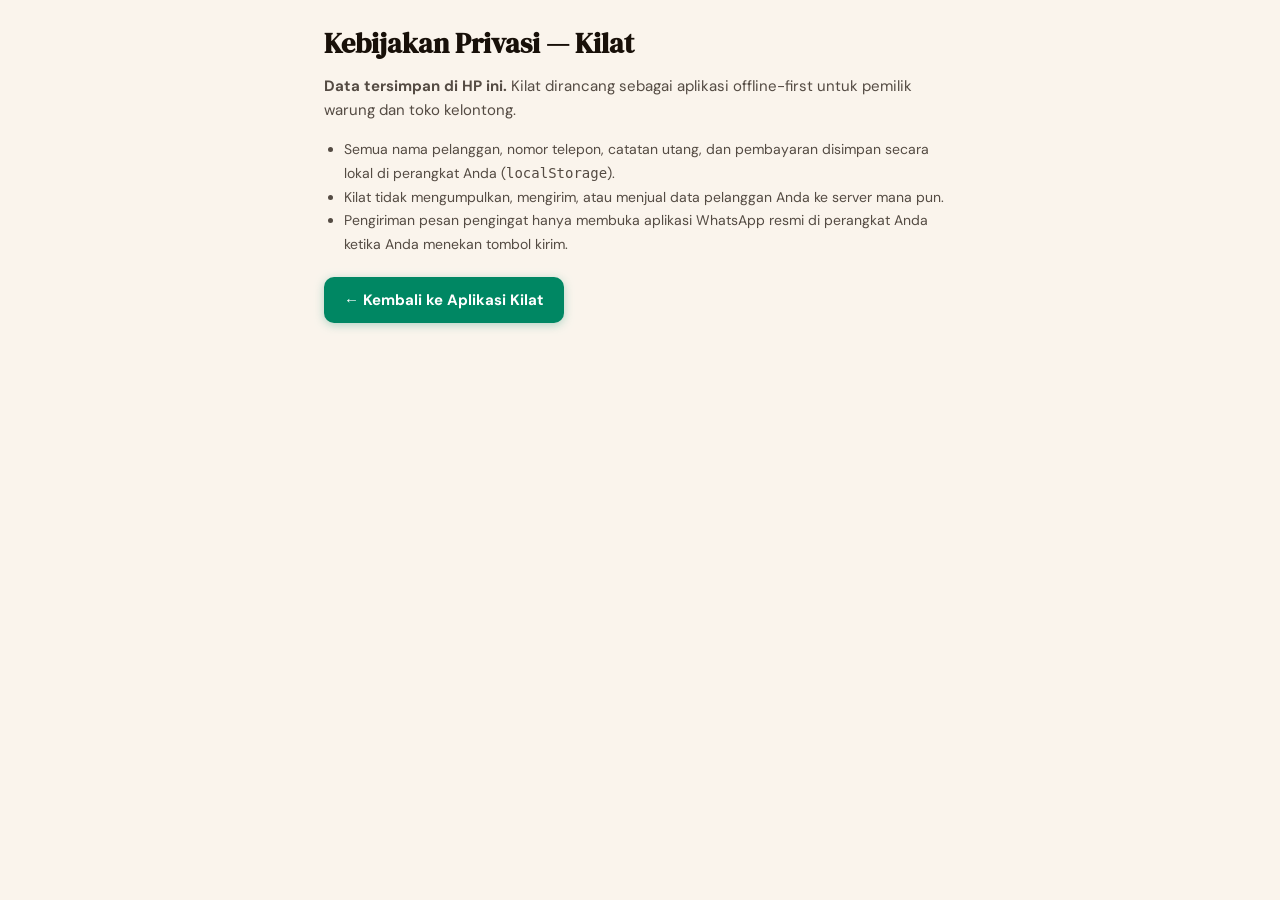
==== privacy.html @ d26dae9b "kilat: P5 PWA manifest, cache-first service worker, icons, Settings & JSON/CSV backup Tests: 21/21 p" ====
<!DOCTYPE html>
<html lang="id">
<head>
  <meta charset="UTF-8">
  <meta name="viewport" content="width=device-width, initial-scale=1.0">
  <title>Kebijakan Privasi — Kilat</title>
  <link rel="stylesheet" href="./styles.css">
</head>
<body style="padding:24px; max-width:680px; margin:0 auto; display:block;">
  <h1 style="font-family:var(--font-display); font-size:28px; margin-bottom:12px;">Kebijakan Privasi — Kilat</h1>
  <p style="font-size:15px; color:var(--text2); line-height:1.6; margin-bottom:16px;">
    <strong>Data tersimpan di HP ini.</strong> Kilat dirancang sebagai aplikasi offline-first untuk pemilik warung dan toko kelontong.
  </p>
  <ul style="font-size:14px; color:var(--text2); line-height:1.7; padding-left:20px; margin-bottom:20px;">
    <li>Semua nama pelanggan, nomor telepon, catatan utang, dan pembayaran disimpan secara lokal di perangkat Anda (<code>localStorage</code>).</li>
    <li>Kilat tidak mengumpulkan, mengirim, atau menjual data pelanggan Anda ke server mana pun.</li>
    <li>Pengiriman pesan pengingat hanya membuka aplikasi WhatsApp resmi di perangkat Anda ketika Anda menekan tombol kirim.</li>
  </ul>
  <a href="./index.html" class="btn-primary tap-target" style="max-width:240px;">← Kembali ke Aplikasi Kilat</a>
</body>
</html>
---- styles.css ----
/* Kilat — Warung Credit Reminder via WhatsApp
   Design tokens and responsive mobile shell from WarungPay Reminder.html */

@import url('./fonts/fonts.css');

:root {
  --bg: oklch(97% 0.012 75);
  --bg2: oklch(93% 0.014 75);
  --card: oklch(100% 0.004 75);
  --text: oklch(18% 0.02 60);
  --text2: oklch(42% 0.018 65);
  --text3: oklch(62% 0.014 65);
  --primary: oklch(52% 0.18 175);
  --primary-light: oklch(94% 0.06 175);
  --primary-dark: oklch(40% 0.18 175);
  --amber: oklch(68% 0.18 72);
  --amber-light: oklch(95% 0.06 80);
  --red: oklch(56% 0.22 25);
  --red-light: oklch(95% 0.06 25);
  --border: oklch(88% 0.014 75);
  --wa-green: #25D366;
  --wa-dark: #128C7E;
  --radius: 16px;
  --radius-sm: 10px;
  --font: 'DM Sans', -apple-system, BlinkMacSystemFont, sans-serif;
  --font-display: 'DM Serif Display', Georgia, serif;
}

[data-theme="dark"] {
  --bg: oklch(12% 0.01 200);
  --bg2: oklch(16% 0.01 200);
  --card: oklch(17% 0.012 200);
  --text: oklch(92% 0.008 75);
  --text2: oklch(72% 0.01 75);
  --text3: oklch(55% 0.01 75);
  --primary-light: oklch(25% 0.06 175);
  --amber-light: oklch(26% 0.06 80);
  --red-light: oklch(26% 0.06 25);
  --border: oklch(25% 0.01 200);
}

*, *::before, *::after {
  box-sizing: border-box;
  margin: 0;
  padding: 0;
  -webkit-tap-highlight-color: transparent;
}

html, body {
  width: 100%;
  max-width: 100vw;
  overflow-x: hidden;
  font-family: var(--font);
  background: var(--bg);
  color: var(--text);
  min-height: 100dvh;
  -webkit-font-smoothing: antialiased;
}

body {
  display: flex;
  justify-content: center;
  align-items: stretch;
}

#app {
  width: 100%;
  max-width: 430px;
  min-height: 100dvh;
  background: var(--card);
  display: flex;
  flex-direction: column;
  position: relative;
  overflow-x: hidden;
}

@media (min-width: 481px) {
  body {
    padding: 16px 0;
    align-items: center;
  }
  #app {
    min-height: min(860px, 95dvh);
    max-height: 95dvh;
    border-radius: 32px;
    box-shadow: 0 24px 64px rgba(0, 0, 0, 0.16), 0 0 0 1px var(--border);
    overflow: hidden;
  }
}

button,
input,
select,
textarea,
a.tap-target {
  font-family: var(--font);
  min-height: 44px;
}

button {
  cursor: pointer;
}

.screen-body {
  flex: 1;
  overflow-y: auto;
  overflow-x: hidden;
  display: flex;
  flex-direction: column;
  background: var(--bg);
}

/* Primary Header (Teal) */
.hero-header {
  background: var(--primary);
  color: #fff;
  padding: 20px 18px 18px;
}

.step-badge {
  display: inline-block;
  font-size: 11px;
  font-weight: 700;
  color: rgba(255, 255, 255, 0.85);
  background: rgba(255, 255, 255, 0.16);
  padding: 3px 10px;
  border-radius: 99px;
  letter-spacing: 0.5px;
  margin-bottom: 10px;
}

.hero-title {
  font-family: var(--font-display);
  font-size: 24px;
  line-height: 1.2;
  color: #fff;
}

.hero-subtitle {
  font-size: 13px;
  color: rgba(255, 255, 255, 0.82);
  margin-top: 4px;
}

/* Top Bar for subscreens */
.topbar {
  background: var(--card);
  border-bottom: 1px solid var(--border);
  padding: 12px 16px;
  display: flex;
  align-items: center;
  gap: 10px;
  flex-shrink: 0;
}

.back-btn {
  background: var(--bg2);
  border: none;
  border-radius: 10px;
  min-width: 44px;
  min-height: 44px;
  padding: 0 12px;
  display: inline-flex;
  align-items: center;
  justify-content: center;
  font-size: 18px;
  color: var(--text);
}

.field-group {
  display: flex;
  flex-direction: column;
  gap: 6px;
}

.field-label {
  font-size: 12px;
  font-weight: 600;
  color: var(--text2);
  letter-spacing: 0.3px;
  text-transform: uppercase;
}

.field-input {
  width: 100%;
  background: var(--bg);
  border: 1.5px solid var(--border);
  border-radius: var(--radius-sm);
  padding: 11px 14px;
  font-size: 15px;
  color: var(--text);
  outline: none;
  transition: border-color 0.15s;
}

.field-input:focus {
  border-color: var(--primary);
}

.btn-primary {
  width: 100%;
  background: var(--primary);
  color: #fff;
  border: none;
  border-radius: var(--radius-sm);
  font-weight: 700;
  font-size: 15px;
  padding: 13px 18px;
  display: inline-flex;
  align-items: center;
  justify-content: center;
  gap: 8px;
  box-shadow: 0 2px 10px oklch(52% 0.18 175 / 0.3);
  transition: transform 0.1s, opacity 0.15s;
  text-decoration: none;
}

.btn-primary:active {
  transform: scale(0.99);
}

.btn-secondary {
  width: 100%;
  background: var(--card);
  color: var(--text);
  border: 1.5px solid var(--border);
  border-radius: var(--radius-sm);
  font-weight: 600;
  font-size: 14px;
  padding: 11px 16px;
  display: inline-flex;
  align-items: center;
  justify-content: center;
  gap: 8px;
  text-decoration: none;
}

.btn-wa {
  background: var(--wa-dark);
  color: #fff;
  box-shadow: 0 2px 10px rgba(37, 211, 102, 0.3);
}

/* Risk Badges */
.risk-badge {
  display: inline-flex;
  align-items: center;
  gap: 5px;
  font-size: 11px;
  font-weight: 600;
  padding: 3px 9px;
  border-radius: 99px;
  white-space: nowrap;
}

.risk-dot {
  width: 6px;
  height: 6px;
  border-radius: 50%;
  display: inline-block;
}

.risk-Tinggi {
  background: var(--red-light);
  color: var(--red);
}
.risk-Tinggi .risk-dot {
  background: var(--red);
}

.risk-Sedang {
  background: var(--amber-light);
  color: var(--amber);
}
.risk-Sedang .risk-dot {
  background: var(--amber);
}

.risk-Rendah,
.risk-Lunas {
  background: var(--primary-light);
  color: var(--primary-dark);
}
.risk-Rendah .risk-dot,
.risk-Lunas .risk-dot {
  background: var(--primary);
}

/* Bottom Navigation */
.bottom-nav {
  display: flex;
  border-top: 1px solid var(--border);
  background: var(--card);
  flex-shrink: 0;
}

.bottom-nav-btn {
  flex: 1;
  display: flex;
  flex-direction: column;
  align-items: center;
  justify-content: center;
  padding: 8px 4px 10px;
  gap: 3px;
  background: none;
  border: none;
  min-height: 54px;
  color: var(--text3);
}

.bottom-nav-btn.active {
  color: var(--primary);
}

.bottom-nav-icon {
  font-size: 20px;
  line-height: 1;
}

.bottom-nav-label {
  font-size: 11px;
  font-weight: 600;
  letter-spacing: 0.2px;
}

.bottom-nav-dot {
  width: 4px;
  height: 4px;
  border-radius: 50%;
  background: var(--primary);
}

/* Modal / Bottom Sheet */
.sheet-backdrop {
  position: fixed;
  inset: 0;
  background: rgba(0, 0, 0, 0.48);
  display: flex;
  align-items: flex-end;
  justify-content: center;
  z-index: 100;
}

.sheet-panel {
  width: 100%;
  max-width: 430px;
  background: var(--card);
  border-radius: 20px 20px 0 0;
  padding: 20px 18px 24px;
  display: flex;
  flex-direction: column;
  gap: 14px;
  max-height: 90dvh;
  overflow-y: auto;
}

/* Undo Toast */
.undo-toast {
  position: fixed;
  bottom: 72px;
  left: 50%;
  transform: translateX(-50%);
  width: calc(100% - 32px);
  max-width: 398px;
  background: oklch(20% 0.02 200);
  color: #fff;
  border-radius: 12px;
  padding: 10px 14px;
  display: flex;
  align-items: center;
  justify-content: space-between;
  gap: 12px;
  box-shadow: 0 8px 24px rgba(0, 0, 0, 0.28);
  z-index: 90;
}

.undo-toast-btn {
  background: rgba(255, 255, 255, 0.16);
  color: #5eead4;
  border: none;
  border-radius: 8px;
  padding: 8px 12px;
  font-weight: 700;
  font-size: 13px;
  min-height: 44px;
}
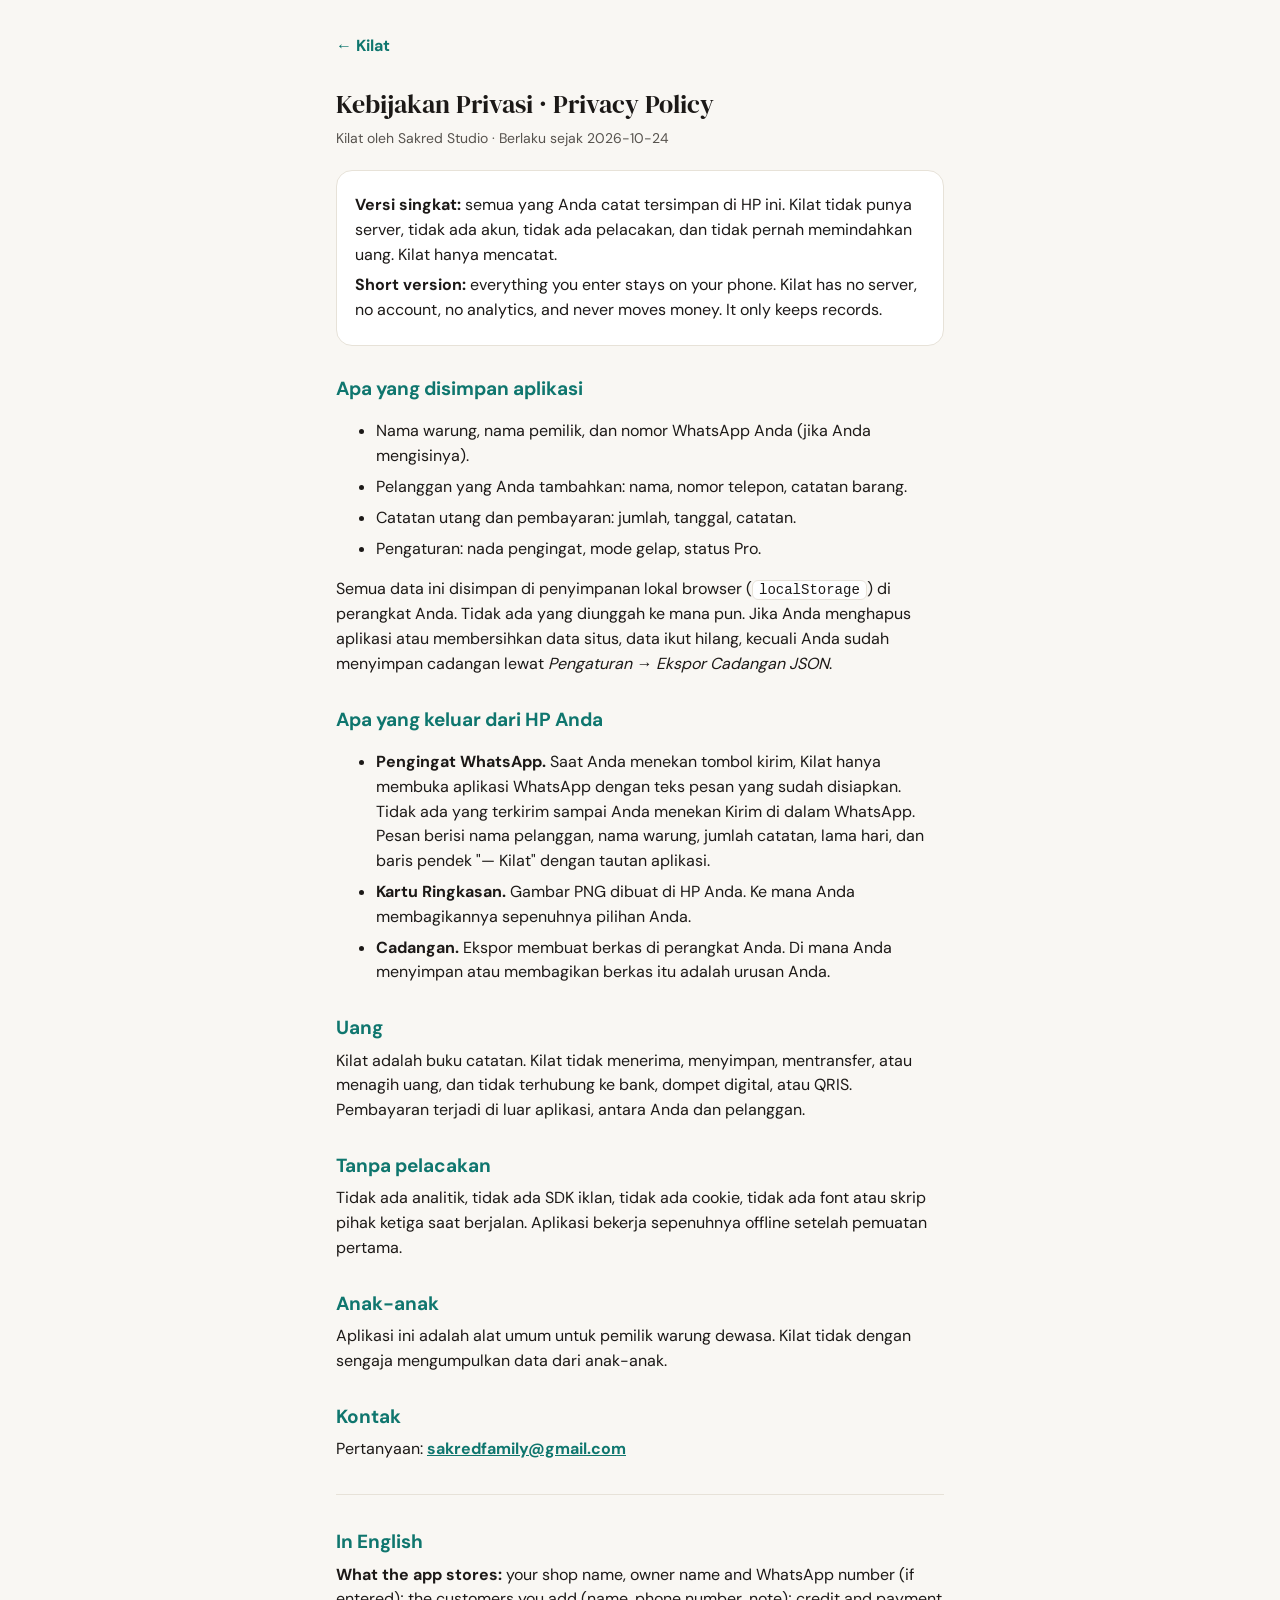
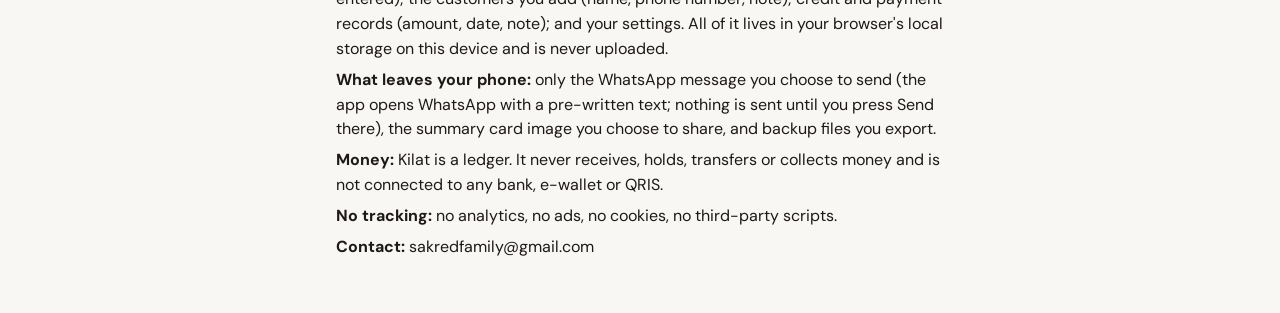
==== commit 9deb6ced: "kilat + followup-buddy: pre-launch review fixes, Play Billing (kilat_pro one-time; fub_pro monthly/y" ====
--- a/privacy.html
+++ b/privacy.html
@@ -3,19 +3,74 @@
 <head>
   <meta charset="UTF-8">
   <meta name="viewport" content="width=device-width, initial-scale=1.0">
+  <meta name="theme-color" content="#0D9488">
   <title>Kebijakan Privasi — Kilat</title>
-  <link rel="stylesheet" href="./styles.css">
+  <link rel="icon" type="image/png" sizes="192x192" href="./icons/icon-192.png">
+  <link rel="stylesheet" href="./fonts/fonts.css">
+  <style>
+    :root { --primary: #0D9488; --primary-dark: #0F766E; --bg: #F9F7F3; --text: #1C1917; --text2: #57534E; --border: #E7E2D8; }
+    * { box-sizing: border-box; }
+    body { margin: 0; background: var(--bg); color: var(--text); font-family: 'DM Sans', -apple-system, BlinkMacSystemFont, sans-serif; font-size: 16px; line-height: 1.55; }
+    main { max-width: 640px; margin: 0 auto; padding: 24px 16px 48px; }
+    h1 { font-family: 'DM Serif Display', Georgia, serif; font-weight: 400; font-size: 26px; margin: 0 0 4px; }
+    h2 { font-size: 19px; margin: 28px 0 6px; color: var(--primary-dark); }
+    p, li { color: var(--text); margin: 6px 0; }
+    .meta { color: var(--text2); font-size: 14px; margin-bottom: 20px; }
+    .card { background: #fff; border: 1px solid var(--border); border-radius: 16px; padding: 16px 18px; margin: 14px 0; }
+    a { color: var(--primary-dark); font-weight: 700; }
+    hr { border: 0; border-top: 1px solid var(--border); margin: 32px 0; }
+    .back { display: inline-block; margin-bottom: 16px; min-height: 44px; line-height: 44px; text-decoration: none; }
+    code { font-size: 14px; background: #fff; border: 1px solid var(--border); border-radius: 6px; padding: 1px 6px; }
+  </style>
 </head>
-<body style="padding:24px; max-width:680px; margin:0 auto; display:block;">
-  <h1 style="font-family:var(--font-display); font-size:28px; margin-bottom:12px;">Kebijakan Privasi — Kilat</h1>
-  <p style="font-size:15px; color:var(--text2); line-height:1.6; margin-bottom:16px;">
-    <strong>Data tersimpan di HP ini.</strong> Kilat dirancang sebagai aplikasi offline-first untuk pemilik warung dan toko kelontong.
-  </p>
-  <ul style="font-size:14px; color:var(--text2); line-height:1.7; padding-left:20px; margin-bottom:20px;">
-    <li>Semua nama pelanggan, nomor telepon, catatan utang, dan pembayaran disimpan secara lokal di perangkat Anda (<code>localStorage</code>).</li>
-    <li>Kilat tidak mengumpulkan, mengirim, atau menjual data pelanggan Anda ke server mana pun.</li>
-    <li>Pengiriman pesan pengingat hanya membuka aplikasi WhatsApp resmi di perangkat Anda ketika Anda menekan tombol kirim.</li>
-  </ul>
-  <a href="./index.html" class="btn-primary tap-target" style="max-width:240px;">← Kembali ke Aplikasi Kilat</a>
+<body>
+  <main>
+    <a class="back" href="./">← Kilat</a>
+
+    <h1>Kebijakan Privasi · Privacy Policy</h1>
+    <div class="meta">Kilat oleh Sakred Studio · Berlaku sejak 2026-10-24</div>
+
+    <div class="card">
+      <p><strong>Versi singkat:</strong> semua yang Anda catat tersimpan di HP ini. Kilat tidak punya server, tidak ada akun, tidak ada pelacakan, dan tidak pernah memindahkan uang. Kilat hanya mencatat.</p>
+      <p><strong>Short version:</strong> everything you enter stays on your phone. Kilat has no server, no account, no analytics, and never moves money. It only keeps records.</p>
+    </div>
+
+    <h2>Apa yang disimpan aplikasi</h2>
+    <ul>
+      <li>Nama warung, nama pemilik, dan nomor WhatsApp Anda (jika Anda mengisinya).</li>
+      <li>Pelanggan yang Anda tambahkan: nama, nomor telepon, catatan barang.</li>
+      <li>Catatan utang dan pembayaran: jumlah, tanggal, catatan.</li>
+      <li>Pengaturan: nada pengingat, mode gelap, status Pro.</li>
+    </ul>
+    <p>Semua data ini disimpan di penyimpanan lokal browser (<code>localStorage</code>) di perangkat Anda. Tidak ada yang diunggah ke mana pun. Jika Anda menghapus aplikasi atau membersihkan data situs, data ikut hilang, kecuali Anda sudah menyimpan cadangan lewat <em>Pengaturan → Ekspor Cadangan JSON</em>.</p>
+
+    <h2>Apa yang keluar dari HP Anda</h2>
+    <ul>
+      <li><strong>Pengingat WhatsApp.</strong> Saat Anda menekan tombol kirim, Kilat hanya membuka aplikasi WhatsApp dengan teks pesan yang sudah disiapkan. Tidak ada yang terkirim sampai Anda menekan Kirim di dalam WhatsApp. Pesan berisi nama pelanggan, nama warung, jumlah catatan, lama hari, dan baris pendek "— Kilat" dengan tautan aplikasi.</li>
+      <li><strong>Kartu Ringkasan.</strong> Gambar PNG dibuat di HP Anda. Ke mana Anda membagikannya sepenuhnya pilihan Anda.</li>
+      <li><strong>Cadangan.</strong> Ekspor membuat berkas di perangkat Anda. Di mana Anda menyimpan atau membagikan berkas itu adalah urusan Anda.</li>
+    </ul>
+
+    <h2>Uang</h2>
+    <p>Kilat adalah buku catatan. Kilat tidak menerima, menyimpan, mentransfer, atau menagih uang, dan tidak terhubung ke bank, dompet digital, atau QRIS. Pembayaran terjadi di luar aplikasi, antara Anda dan pelanggan.</p>
+
+    <h2>Tanpa pelacakan</h2>
+    <p>Tidak ada analitik, tidak ada SDK iklan, tidak ada cookie, tidak ada font atau skrip pihak ketiga saat berjalan. Aplikasi bekerja sepenuhnya offline setelah pemuatan pertama.</p>
+
+    <h2>Anak-anak</h2>
+    <p>Aplikasi ini adalah alat umum untuk pemilik warung dewasa. Kilat tidak dengan sengaja mengumpulkan data dari anak-anak.</p>
+
+    <h2>Kontak</h2>
+    <p>Pertanyaan: <a href="mailto:sakredfamily@gmail.com">sakredfamily@gmail.com</a></p>
+
+    <hr>
+
+    <h2>In English</h2>
+    <p><strong>What the app stores:</strong> your shop name, owner name and WhatsApp number (if entered); the customers you add (name, phone number, note); credit and payment records (amount, date, note); and your settings. All of it lives in your browser's local storage on this device and is never uploaded.</p>
+    <p><strong>What leaves your phone:</strong> only the WhatsApp message you choose to send (the app opens WhatsApp with a pre-written text; nothing is sent until you press Send there), the summary card image you choose to share, and backup files you export.</p>
+    <p><strong>Money:</strong> Kilat is a ledger. It never receives, holds, transfers or collects money and is not connected to any bank, e-wallet or QRIS.</p>
+    <p><strong>No tracking:</strong> no analytics, no ads, no cookies, no third-party scripts.</p>
+    <p><strong>Contact:</strong> sakredfamily@gmail.com</p>
+  </main>
 </body>
 </html>
--- a/fonts/fonts.css
+++ b/fonts/fonts.css
@@ -0,0 +1,111 @@
+/* Self-hosted OFL fonts: DM Sans & DM Serif Display */
+/* latin-ext */
+@font-face {
+
+  font-family: 'DM Sans';
+  font-style: normal;
+  font-weight: 400;
+  font-display: swap;
+  src: url(./DMSans-400-latin-ext.woff2) format('woff2');
+  unicode-range: U+0100-02BA, U+02BD-02C5, U+02C7-02CC, U+02CE-02D7, U+02DD-02FF, U+0304, U+0308, U+0329, U+1D00-1DBF, U+1E00-1E9F, U+1EF2-1EFF, U+2020, U+20A0-20AB, U+20AD-20C4, U+2113, U+2C60-2C7F, U+A720-A7FF;
+}
+
+/* latin */
+@font-face {
+
+  font-family: 'DM Sans';
+  font-style: normal;
+  font-weight: 400;
+  font-display: swap;
+  src: url(./DMSans-400-latin.woff2) format('woff2');
+  unicode-range: U+0000-00FF, U+0131, U+0152-0153, U+02BB-02BC, U+02C6, U+02DA, U+02DC, U+0304, U+0308, U+0329, U+2000-206F, U+20AC, U+2122, U+2191, U+2193, U+2212, U+2215, U+FEFF, U+FFFD;
+}
+
+/* latin-ext */
+@font-face {
+
+  font-family: 'DM Sans';
+  font-style: normal;
+  font-weight: 500;
+  font-display: swap;
+  src: url(./DMSans-500-latin-ext.woff2) format('woff2');
+  unicode-range: U+0100-02BA, U+02BD-02C5, U+02C7-02CC, U+02CE-02D7, U+02DD-02FF, U+0304, U+0308, U+0329, U+1D00-1DBF, U+1E00-1E9F, U+1EF2-1EFF, U+2020, U+20A0-20AB, U+20AD-20C4, U+2113, U+2C60-2C7F, U+A720-A7FF;
+}
+
+/* latin */
+@font-face {
+
+  font-family: 'DM Sans';
+  font-style: normal;
+  font-weight: 500;
+  font-display: swap;
+  src: url(./DMSans-500-latin.woff2) format('woff2');
+  unicode-range: U+0000-00FF, U+0131, U+0152-0153, U+02BB-02BC, U+02C6, U+02DA, U+02DC, U+0304, U+0308, U+0329, U+2000-206F, U+20AC, U+2122, U+2191, U+2193, U+2212, U+2215, U+FEFF, U+FFFD;
+}
+
+/* latin-ext */
+@font-face {
+
+  font-family: 'DM Sans';
+  font-style: normal;
+  font-weight: 600;
+  font-display: swap;
+  src: url(./DMSans-600-latin-ext.woff2) format('woff2');
+  unicode-range: U+0100-02BA, U+02BD-02C5, U+02C7-02CC, U+02CE-02D7, U+02DD-02FF, U+0304, U+0308, U+0329, U+1D00-1DBF, U+1E00-1E9F, U+1EF2-1EFF, U+2020, U+20A0-20AB, U+20AD-20C4, U+2113, U+2C60-2C7F, U+A720-A7FF;
+}
+
+/* latin */
+@font-face {
+
+  font-family: 'DM Sans';
+  font-style: normal;
+  font-weight: 600;
+  font-display: swap;
+  src: url(./DMSans-600-latin.woff2) format('woff2');
+  unicode-range: U+0000-00FF, U+0131, U+0152-0153, U+02BB-02BC, U+02C6, U+02DA, U+02DC, U+0304, U+0308, U+0329, U+2000-206F, U+20AC, U+2122, U+2191, U+2193, U+2212, U+2215, U+FEFF, U+FFFD;
+}
+
+/* latin-ext */
+@font-face {
+
+  font-family: 'DM Sans';
+  font-style: normal;
+  font-weight: 700;
+  font-display: swap;
+  src: url(./DMSans-700-latin-ext.woff2) format('woff2');
+  unicode-range: U+0100-02BA, U+02BD-02C5, U+02C7-02CC, U+02CE-02D7, U+02DD-02FF, U+0304, U+0308, U+0329, U+1D00-1DBF, U+1E00-1E9F, U+1EF2-1EFF, U+2020, U+20A0-20AB, U+20AD-20C4, U+2113, U+2C60-2C7F, U+A720-A7FF;
+}
+
+/* latin */
+@font-face {
+
+  font-family: 'DM Sans';
+  font-style: normal;
+  font-weight: 700;
+  font-display: swap;
+  src: url(./DMSans-700-latin.woff2) format('woff2');
+  unicode-range: U+0000-00FF, U+0131, U+0152-0153, U+02BB-02BC, U+02C6, U+02DA, U+02DC, U+0304, U+0308, U+0329, U+2000-206F, U+20AC, U+2122, U+2191, U+2193, U+2212, U+2215, U+FEFF, U+FFFD;
+}
+
+/* latin-ext */
+@font-face {
+
+  font-family: 'DM Serif Display';
+  font-style: normal;
+  font-weight: 400;
+  font-display: swap;
+  src: url(./DMSerifDisplay-400-latin-ext.woff2) format('woff2');
+  unicode-range: U+0100-02BA, U+02BD-02C5, U+02C7-02CC, U+02CE-02D7, U+02DD-02FF, U+0304, U+0308, U+0329, U+1D00-1DBF, U+1E00-1E9F, U+1EF2-1EFF, U+2020, U+20A0-20AB, U+20AD-20C4, U+2113, U+2C60-2C7F, U+A720-A7FF;
+}
+
+/* latin */
+@font-face {
+
+  font-family: 'DM Serif Display';
+  font-style: normal;
+  font-weight: 400;
+  font-display: swap;
+  src: url(./DMSerifDisplay-400-latin.woff2) format('woff2');
+  unicode-range: U+0000-00FF, U+0131, U+0152-0153, U+02BB-02BC, U+02C6, U+02DA, U+02DC, U+0304, U+0308, U+0329, U+2000-206F, U+20AC, U+2122, U+2191, U+2193, U+2212, U+2215, U+FEFF, U+FFFD;
+}
+
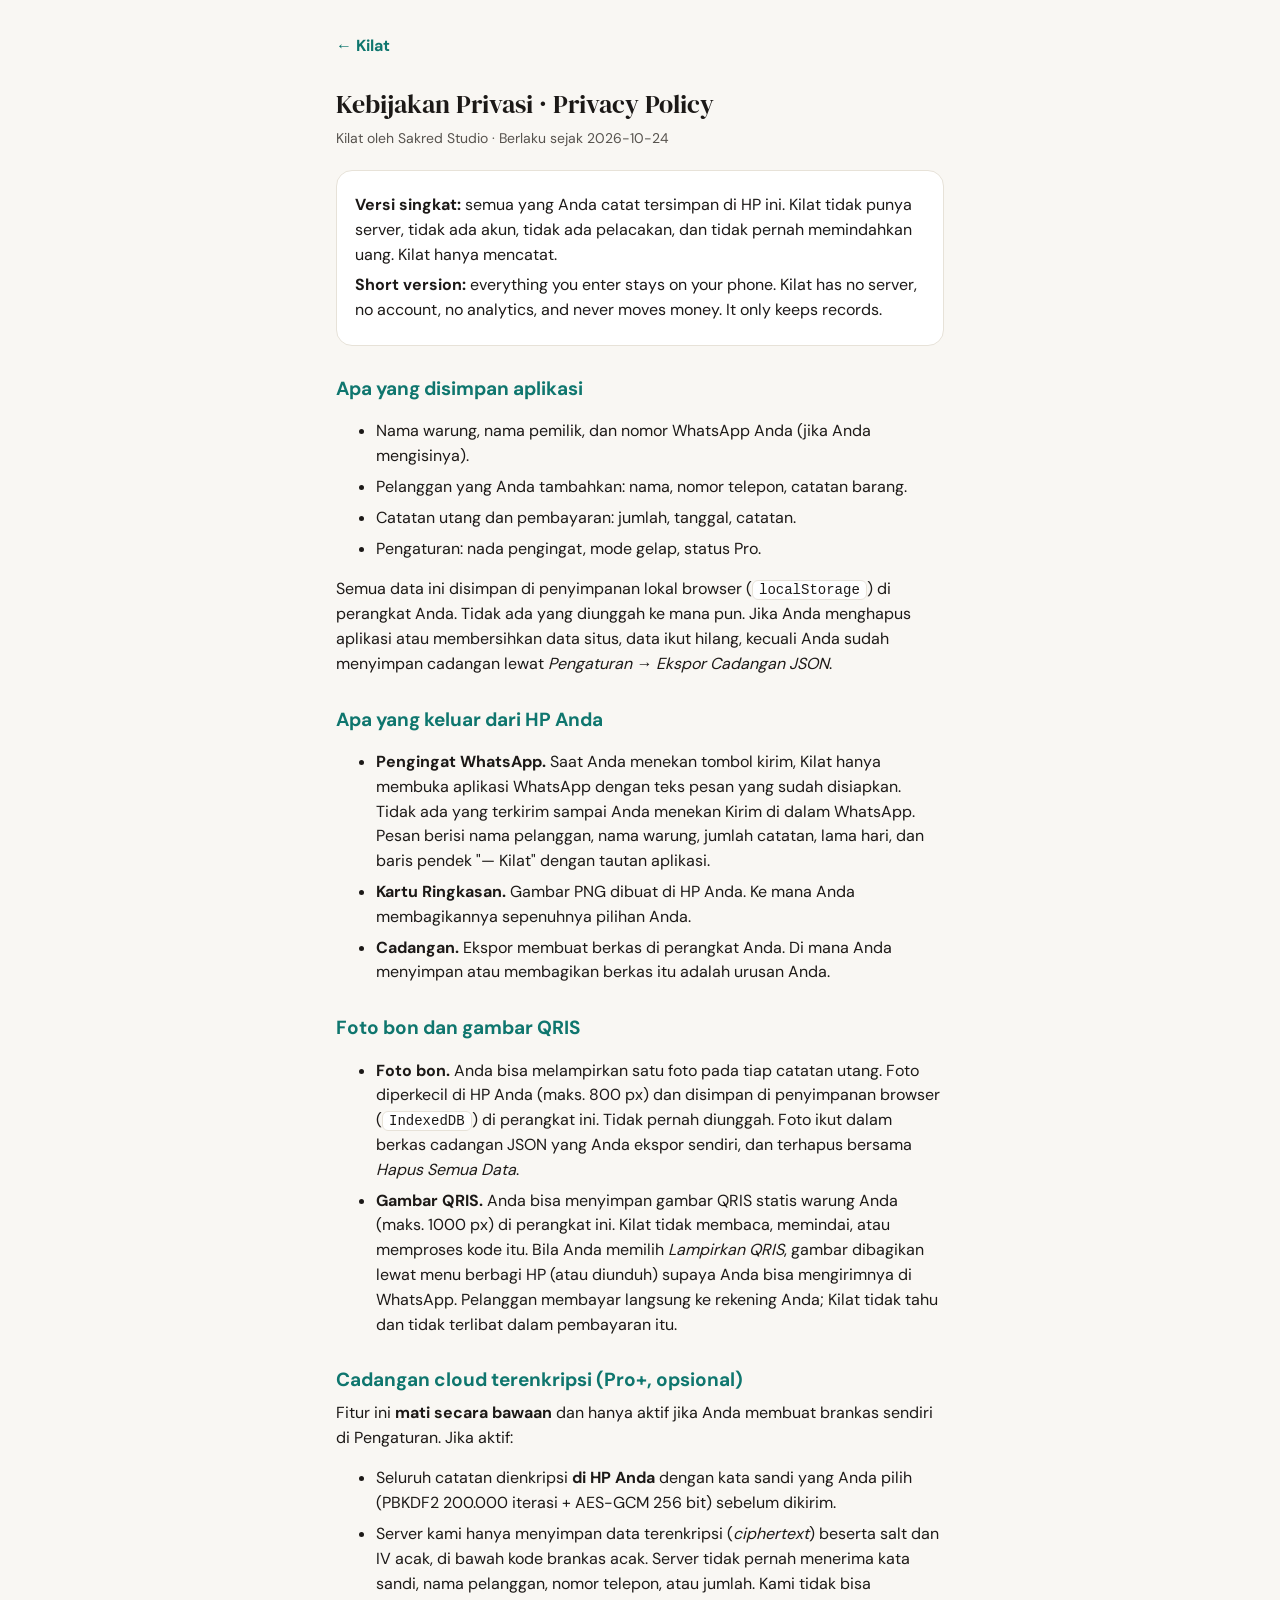
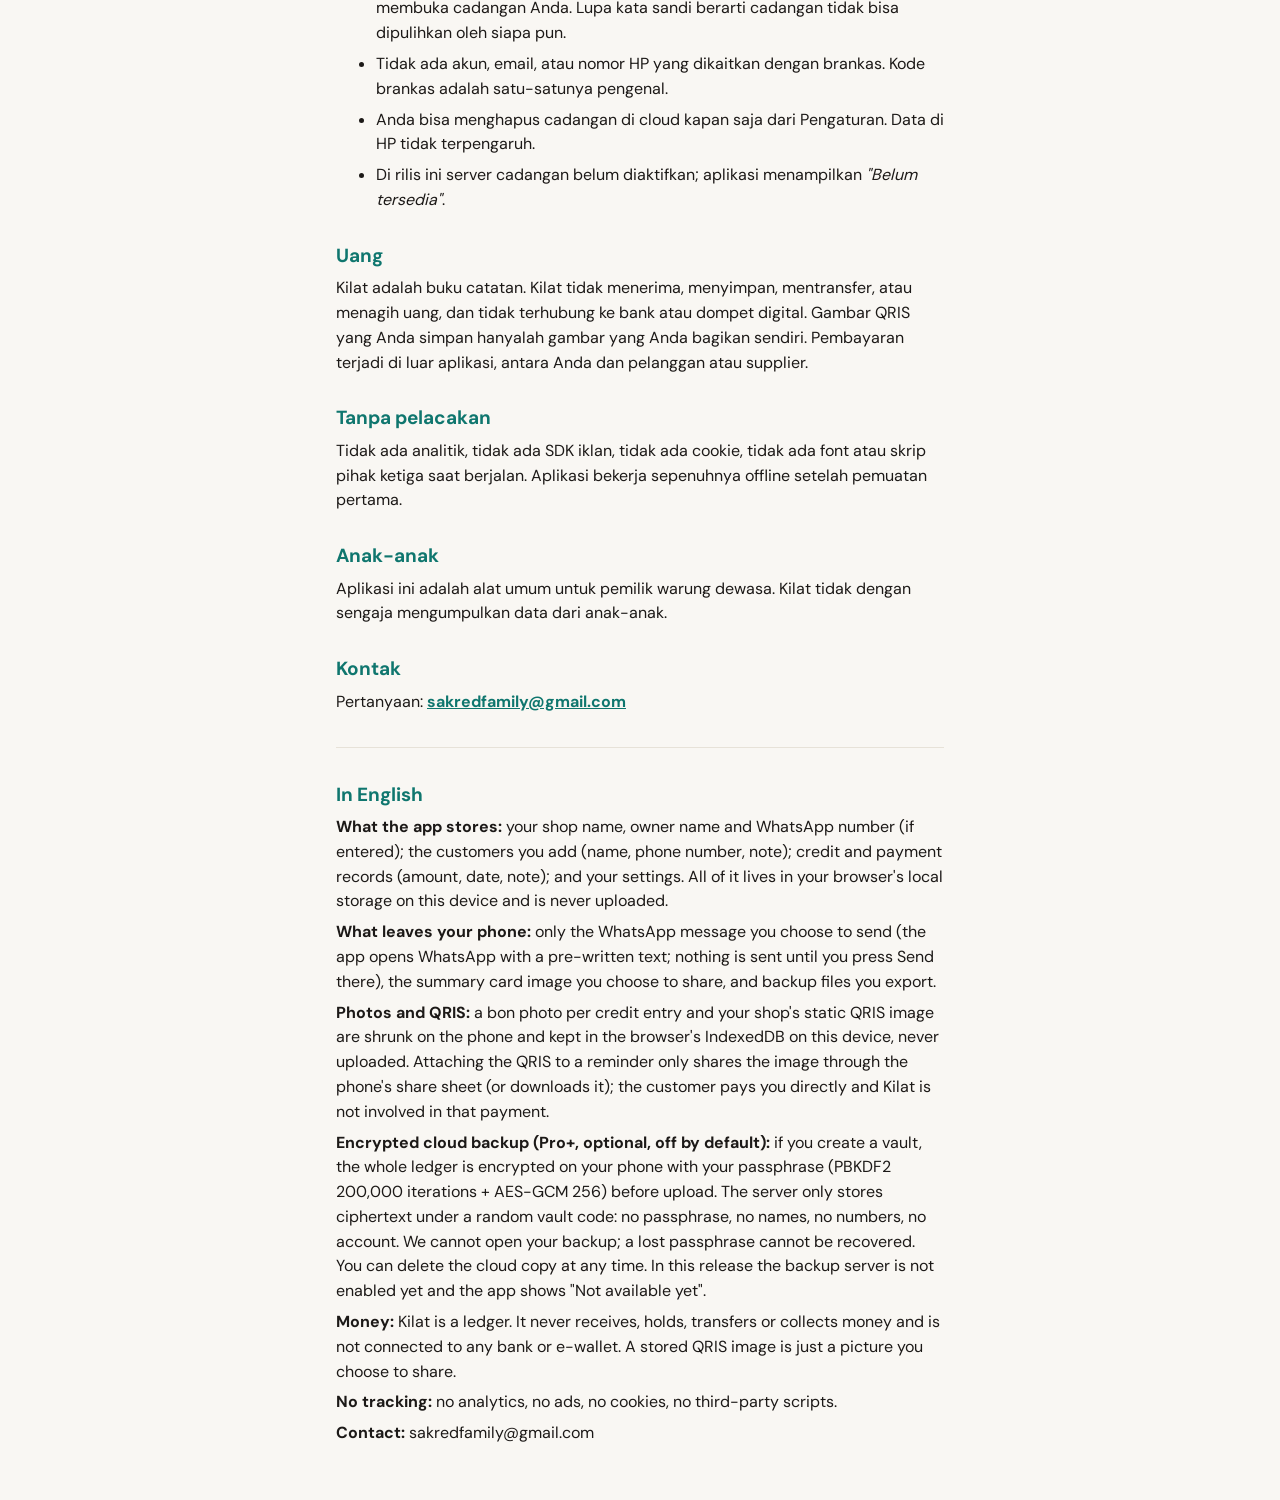
==== commit af5b348b: "kilat v3: polish + docs (61 pass) README rewritten with a section per v2/v3 feature, data schema, mo" ====
--- a/privacy.html
+++ b/privacy.html
@@ -51,8 +51,24 @@
       <li><strong>Cadangan.</strong> Ekspor membuat berkas di perangkat Anda. Di mana Anda menyimpan atau membagikan berkas itu adalah urusan Anda.</li>
     </ul>
 
+    <h2>Foto bon dan gambar QRIS</h2>
+    <ul>
+      <li><strong>Foto bon.</strong> Anda bisa melampirkan satu foto pada tiap catatan utang. Foto diperkecil di HP Anda (maks. 800 px) dan disimpan di penyimpanan browser (<code>IndexedDB</code>) di perangkat ini. Tidak pernah diunggah. Foto ikut dalam berkas cadangan JSON yang Anda ekspor sendiri, dan terhapus bersama <em>Hapus Semua Data</em>.</li>
+      <li><strong>Gambar QRIS.</strong> Anda bisa menyimpan gambar QRIS statis warung Anda (maks. 1000 px) di perangkat ini. Kilat tidak membaca, memindai, atau memproses kode itu. Bila Anda memilih <em>Lampirkan QRIS</em>, gambar dibagikan lewat menu berbagi HP (atau diunduh) supaya Anda bisa mengirimnya di WhatsApp. Pelanggan membayar langsung ke rekening Anda; Kilat tidak tahu dan tidak terlibat dalam pembayaran itu.</li>
+    </ul>
+
+    <h2>Cadangan cloud terenkripsi (Pro+, opsional)</h2>
+    <p>Fitur ini <strong>mati secara bawaan</strong> dan hanya aktif jika Anda membuat brankas sendiri di Pengaturan. Jika aktif:</p>
+    <ul>
+      <li>Seluruh catatan dienkripsi <strong>di HP Anda</strong> dengan kata sandi yang Anda pilih (PBKDF2 200.000 iterasi + AES-GCM 256 bit) sebelum dikirim.</li>
+      <li>Server kami hanya menyimpan data terenkripsi (<em>ciphertext</em>) beserta salt dan IV acak, di bawah kode brankas acak. Server tidak pernah menerima kata sandi, nama pelanggan, nomor telepon, atau jumlah. Kami tidak bisa membuka cadangan Anda. Lupa kata sandi berarti cadangan tidak bisa dipulihkan oleh siapa pun.</li>
+      <li>Tidak ada akun, email, atau nomor HP yang dikaitkan dengan brankas. Kode brankas adalah satu-satunya pengenal.</li>
+      <li>Anda bisa menghapus cadangan di cloud kapan saja dari Pengaturan. Data di HP tidak terpengaruh.</li>
+      <li>Di rilis ini server cadangan belum diaktifkan; aplikasi menampilkan <em>"Belum tersedia"</em>.</li>
+    </ul>
+
     <h2>Uang</h2>
-    <p>Kilat adalah buku catatan. Kilat tidak menerima, menyimpan, mentransfer, atau menagih uang, dan tidak terhubung ke bank, dompet digital, atau QRIS. Pembayaran terjadi di luar aplikasi, antara Anda dan pelanggan.</p>
+    <p>Kilat adalah buku catatan. Kilat tidak menerima, menyimpan, mentransfer, atau menagih uang, dan tidak terhubung ke bank atau dompet digital. Gambar QRIS yang Anda simpan hanyalah gambar yang Anda bagikan sendiri. Pembayaran terjadi di luar aplikasi, antara Anda dan pelanggan atau supplier.</p>
 
     <h2>Tanpa pelacakan</h2>
     <p>Tidak ada analitik, tidak ada SDK iklan, tidak ada cookie, tidak ada font atau skrip pihak ketiga saat berjalan. Aplikasi bekerja sepenuhnya offline setelah pemuatan pertama.</p>
@@ -68,7 +84,9 @@
     <h2>In English</h2>
     <p><strong>What the app stores:</strong> your shop name, owner name and WhatsApp number (if entered); the customers you add (name, phone number, note); credit and payment records (amount, date, note); and your settings. All of it lives in your browser's local storage on this device and is never uploaded.</p>
     <p><strong>What leaves your phone:</strong> only the WhatsApp message you choose to send (the app opens WhatsApp with a pre-written text; nothing is sent until you press Send there), the summary card image you choose to share, and backup files you export.</p>
-    <p><strong>Money:</strong> Kilat is a ledger. It never receives, holds, transfers or collects money and is not connected to any bank, e-wallet or QRIS.</p>
+    <p><strong>Photos and QRIS:</strong> a bon photo per credit entry and your shop's static QRIS image are shrunk on the phone and kept in the browser's IndexedDB on this device, never uploaded. Attaching the QRIS to a reminder only shares the image through the phone's share sheet (or downloads it); the customer pays you directly and Kilat is not involved in that payment.</p>
+    <p><strong>Encrypted cloud backup (Pro+, optional, off by default):</strong> if you create a vault, the whole ledger is encrypted on your phone with your passphrase (PBKDF2 200,000 iterations + AES-GCM 256) before upload. The server only stores ciphertext under a random vault code: no passphrase, no names, no numbers, no account. We cannot open your backup; a lost passphrase cannot be recovered. You can delete the cloud copy at any time. In this release the backup server is not enabled yet and the app shows "Not available yet".</p>
+    <p><strong>Money:</strong> Kilat is a ledger. It never receives, holds, transfers or collects money and is not connected to any bank or e-wallet. A stored QRIS image is just a picture you choose to share.</p>
     <p><strong>No tracking:</strong> no analytics, no ads, no cookies, no third-party scripts.</p>
     <p><strong>Contact:</strong> sakredfamily@gmail.com</p>
   </main>
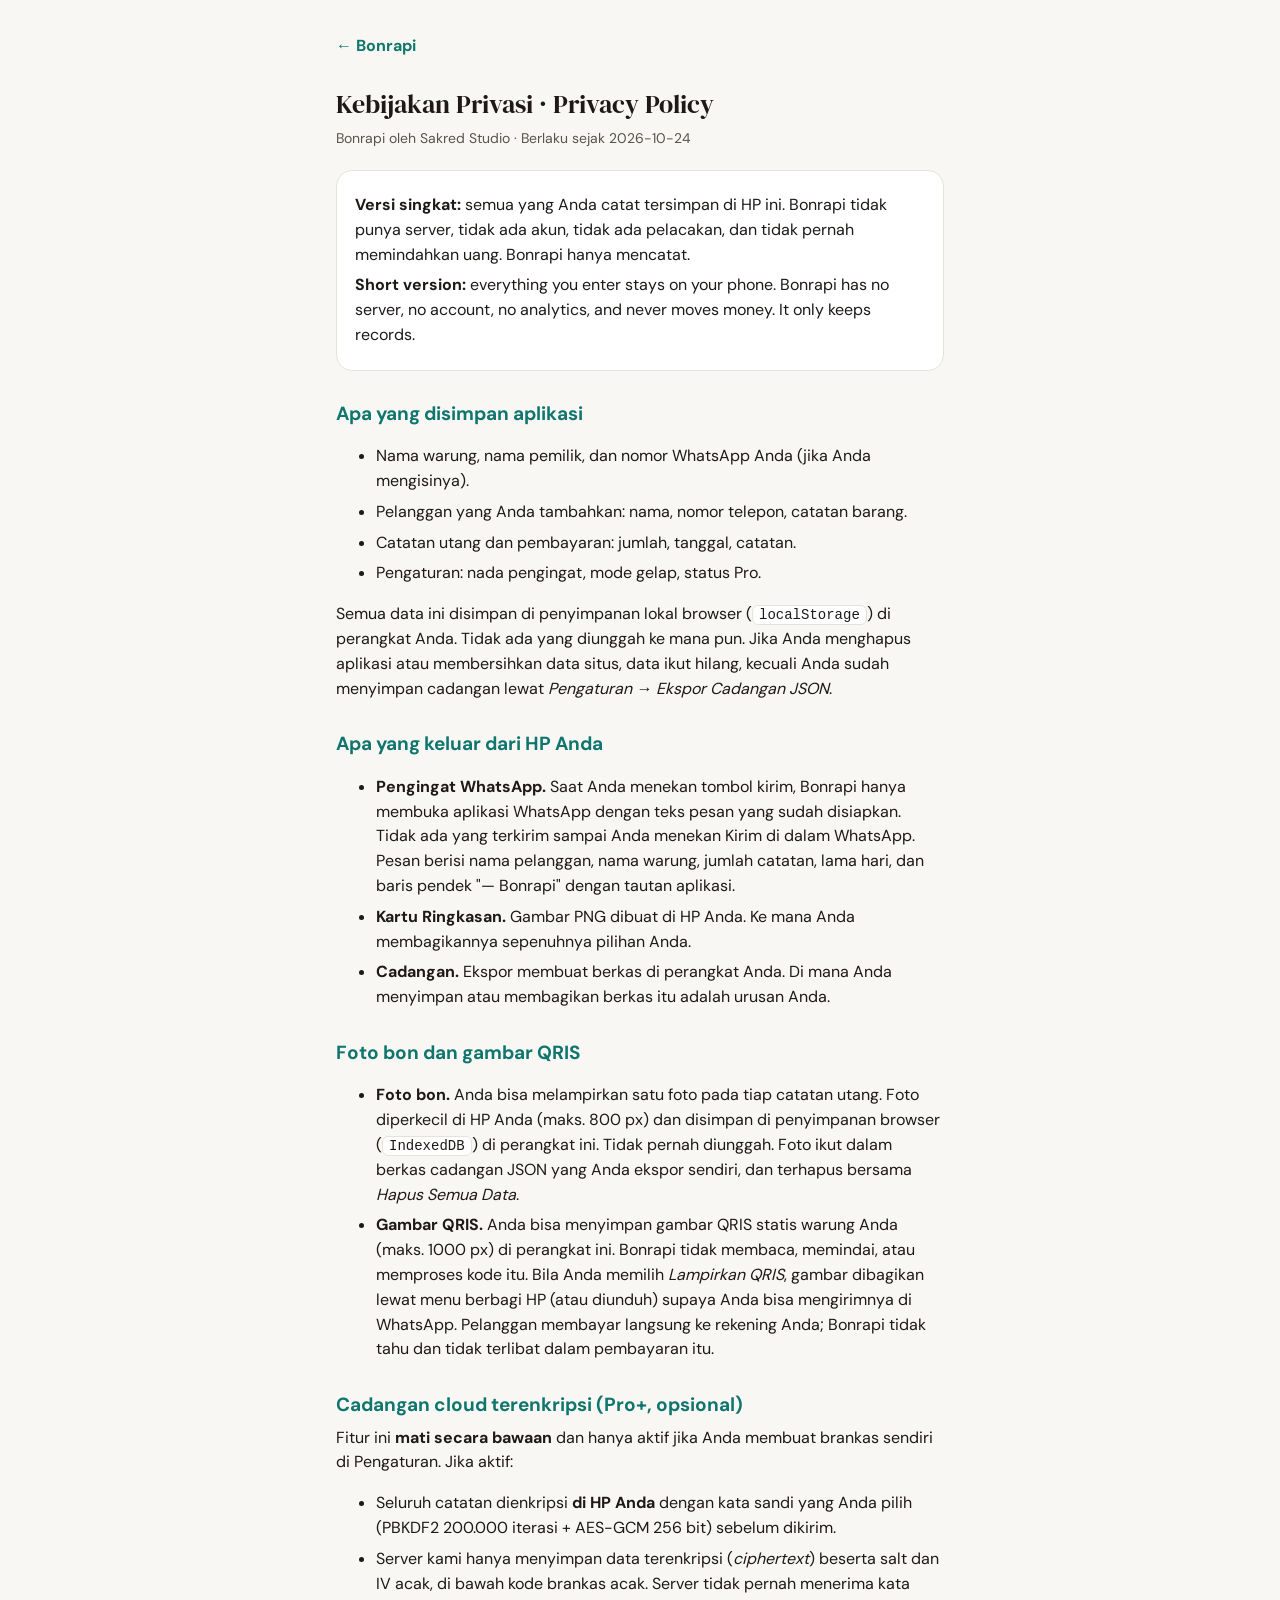
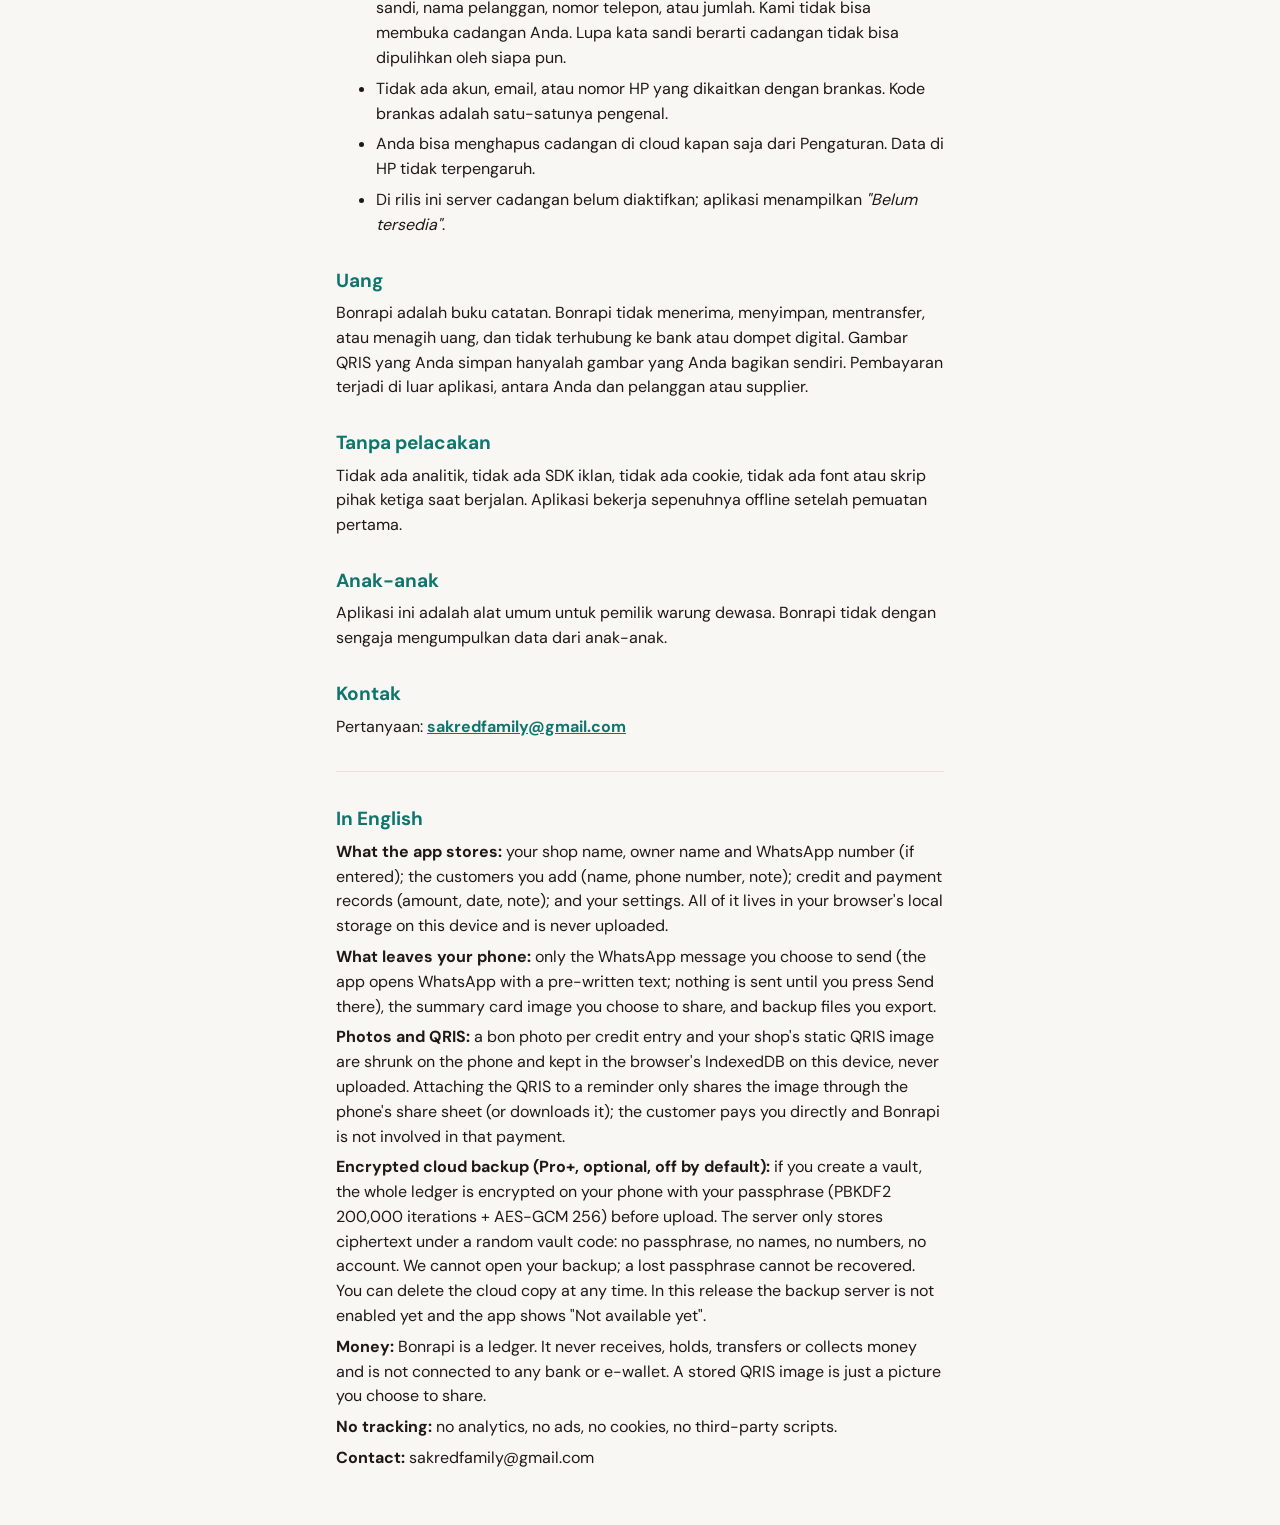
==== commit 30654a42: "Kilat is now Bonrapi: name, notebook icon, share lines, store copy Renamed 2026-11-04 (kilat reads a" ====
--- a/privacy.html
+++ b/privacy.html
@@ -4,7 +4,7 @@
   <meta charset="UTF-8">
   <meta name="viewport" content="width=device-width, initial-scale=1.0">
   <meta name="theme-color" content="#0D9488">
-  <title>Kebijakan Privasi — Kilat</title>
+  <title>Kebijakan Privasi — Bonrapi</title>
   <link rel="icon" type="image/png" sizes="192x192" href="./icons/icon-192.png">
   <link rel="stylesheet" href="./fonts/fonts.css">
   <style>
@@ -25,14 +25,14 @@
 </head>
 <body>
   <main>
-    <a class="back" href="./">← Kilat</a>
+    <a class="back" href="./">← Bonrapi</a>
 
     <h1>Kebijakan Privasi · Privacy Policy</h1>
-    <div class="meta">Kilat oleh Sakred Studio · Berlaku sejak 2026-10-24</div>
+    <div class="meta">Bonrapi oleh Sakred Studio · Berlaku sejak 2026-10-24</div>
 
     <div class="card">
-      <p><strong>Versi singkat:</strong> semua yang Anda catat tersimpan di HP ini. Kilat tidak punya server, tidak ada akun, tidak ada pelacakan, dan tidak pernah memindahkan uang. Kilat hanya mencatat.</p>
-      <p><strong>Short version:</strong> everything you enter stays on your phone. Kilat has no server, no account, no analytics, and never moves money. It only keeps records.</p>
+      <p><strong>Versi singkat:</strong> semua yang Anda catat tersimpan di HP ini. Bonrapi tidak punya server, tidak ada akun, tidak ada pelacakan, dan tidak pernah memindahkan uang. Bonrapi hanya mencatat.</p>
+      <p><strong>Short version:</strong> everything you enter stays on your phone. Bonrapi has no server, no account, no analytics, and never moves money. It only keeps records.</p>
     </div>
 
     <h2>Apa yang disimpan aplikasi</h2>
@@ -46,7 +46,7 @@
 
     <h2>Apa yang keluar dari HP Anda</h2>
     <ul>
-      <li><strong>Pengingat WhatsApp.</strong> Saat Anda menekan tombol kirim, Kilat hanya membuka aplikasi WhatsApp dengan teks pesan yang sudah disiapkan. Tidak ada yang terkirim sampai Anda menekan Kirim di dalam WhatsApp. Pesan berisi nama pelanggan, nama warung, jumlah catatan, lama hari, dan baris pendek "— Kilat" dengan tautan aplikasi.</li>
+      <li><strong>Pengingat WhatsApp.</strong> Saat Anda menekan tombol kirim, Bonrapi hanya membuka aplikasi WhatsApp dengan teks pesan yang sudah disiapkan. Tidak ada yang terkirim sampai Anda menekan Kirim di dalam WhatsApp. Pesan berisi nama pelanggan, nama warung, jumlah catatan, lama hari, dan baris pendek "— Bonrapi" dengan tautan aplikasi.</li>
       <li><strong>Kartu Ringkasan.</strong> Gambar PNG dibuat di HP Anda. Ke mana Anda membagikannya sepenuhnya pilihan Anda.</li>
       <li><strong>Cadangan.</strong> Ekspor membuat berkas di perangkat Anda. Di mana Anda menyimpan atau membagikan berkas itu adalah urusan Anda.</li>
     </ul>
@@ -54,7 +54,7 @@
     <h2>Foto bon dan gambar QRIS</h2>
     <ul>
       <li><strong>Foto bon.</strong> Anda bisa melampirkan satu foto pada tiap catatan utang. Foto diperkecil di HP Anda (maks. 800 px) dan disimpan di penyimpanan browser (<code>IndexedDB</code>) di perangkat ini. Tidak pernah diunggah. Foto ikut dalam berkas cadangan JSON yang Anda ekspor sendiri, dan terhapus bersama <em>Hapus Semua Data</em>.</li>
-      <li><strong>Gambar QRIS.</strong> Anda bisa menyimpan gambar QRIS statis warung Anda (maks. 1000 px) di perangkat ini. Kilat tidak membaca, memindai, atau memproses kode itu. Bila Anda memilih <em>Lampirkan QRIS</em>, gambar dibagikan lewat menu berbagi HP (atau diunduh) supaya Anda bisa mengirimnya di WhatsApp. Pelanggan membayar langsung ke rekening Anda; Kilat tidak tahu dan tidak terlibat dalam pembayaran itu.</li>
+      <li><strong>Gambar QRIS.</strong> Anda bisa menyimpan gambar QRIS statis warung Anda (maks. 1000 px) di perangkat ini. Bonrapi tidak membaca, memindai, atau memproses kode itu. Bila Anda memilih <em>Lampirkan QRIS</em>, gambar dibagikan lewat menu berbagi HP (atau diunduh) supaya Anda bisa mengirimnya di WhatsApp. Pelanggan membayar langsung ke rekening Anda; Bonrapi tidak tahu dan tidak terlibat dalam pembayaran itu.</li>
     </ul>
 
     <h2>Cadangan cloud terenkripsi (Pro+, opsional)</h2>
@@ -68,13 +68,13 @@
     </ul>
 
     <h2>Uang</h2>
-    <p>Kilat adalah buku catatan. Kilat tidak menerima, menyimpan, mentransfer, atau menagih uang, dan tidak terhubung ke bank atau dompet digital. Gambar QRIS yang Anda simpan hanyalah gambar yang Anda bagikan sendiri. Pembayaran terjadi di luar aplikasi, antara Anda dan pelanggan atau supplier.</p>
+    <p>Bonrapi adalah buku catatan. Bonrapi tidak menerima, menyimpan, mentransfer, atau menagih uang, dan tidak terhubung ke bank atau dompet digital. Gambar QRIS yang Anda simpan hanyalah gambar yang Anda bagikan sendiri. Pembayaran terjadi di luar aplikasi, antara Anda dan pelanggan atau supplier.</p>
 
     <h2>Tanpa pelacakan</h2>
     <p>Tidak ada analitik, tidak ada SDK iklan, tidak ada cookie, tidak ada font atau skrip pihak ketiga saat berjalan. Aplikasi bekerja sepenuhnya offline setelah pemuatan pertama.</p>
 
     <h2>Anak-anak</h2>
-    <p>Aplikasi ini adalah alat umum untuk pemilik warung dewasa. Kilat tidak dengan sengaja mengumpulkan data dari anak-anak.</p>
+    <p>Aplikasi ini adalah alat umum untuk pemilik warung dewasa. Bonrapi tidak dengan sengaja mengumpulkan data dari anak-anak.</p>
 
     <h2>Kontak</h2>
     <p>Pertanyaan: <a href="mailto:sakredfamily@gmail.com">sakredfamily@gmail.com</a></p>
@@ -84,9 +84,9 @@
     <h2>In English</h2>
     <p><strong>What the app stores:</strong> your shop name, owner name and WhatsApp number (if entered); the customers you add (name, phone number, note); credit and payment records (amount, date, note); and your settings. All of it lives in your browser's local storage on this device and is never uploaded.</p>
     <p><strong>What leaves your phone:</strong> only the WhatsApp message you choose to send (the app opens WhatsApp with a pre-written text; nothing is sent until you press Send there), the summary card image you choose to share, and backup files you export.</p>
-    <p><strong>Photos and QRIS:</strong> a bon photo per credit entry and your shop's static QRIS image are shrunk on the phone and kept in the browser's IndexedDB on this device, never uploaded. Attaching the QRIS to a reminder only shares the image through the phone's share sheet (or downloads it); the customer pays you directly and Kilat is not involved in that payment.</p>
+    <p><strong>Photos and QRIS:</strong> a bon photo per credit entry and your shop's static QRIS image are shrunk on the phone and kept in the browser's IndexedDB on this device, never uploaded. Attaching the QRIS to a reminder only shares the image through the phone's share sheet (or downloads it); the customer pays you directly and Bonrapi is not involved in that payment.</p>
     <p><strong>Encrypted cloud backup (Pro+, optional, off by default):</strong> if you create a vault, the whole ledger is encrypted on your phone with your passphrase (PBKDF2 200,000 iterations + AES-GCM 256) before upload. The server only stores ciphertext under a random vault code: no passphrase, no names, no numbers, no account. We cannot open your backup; a lost passphrase cannot be recovered. You can delete the cloud copy at any time. In this release the backup server is not enabled yet and the app shows "Not available yet".</p>
-    <p><strong>Money:</strong> Kilat is a ledger. It never receives, holds, transfers or collects money and is not connected to any bank or e-wallet. A stored QRIS image is just a picture you choose to share.</p>
+    <p><strong>Money:</strong> Bonrapi is a ledger. It never receives, holds, transfers or collects money and is not connected to any bank or e-wallet. A stored QRIS image is just a picture you choose to share.</p>
     <p><strong>No tracking:</strong> no analytics, no ads, no cookies, no third-party scripts.</p>
     <p><strong>Contact:</strong> sakredfamily@gmail.com</p>
   </main>
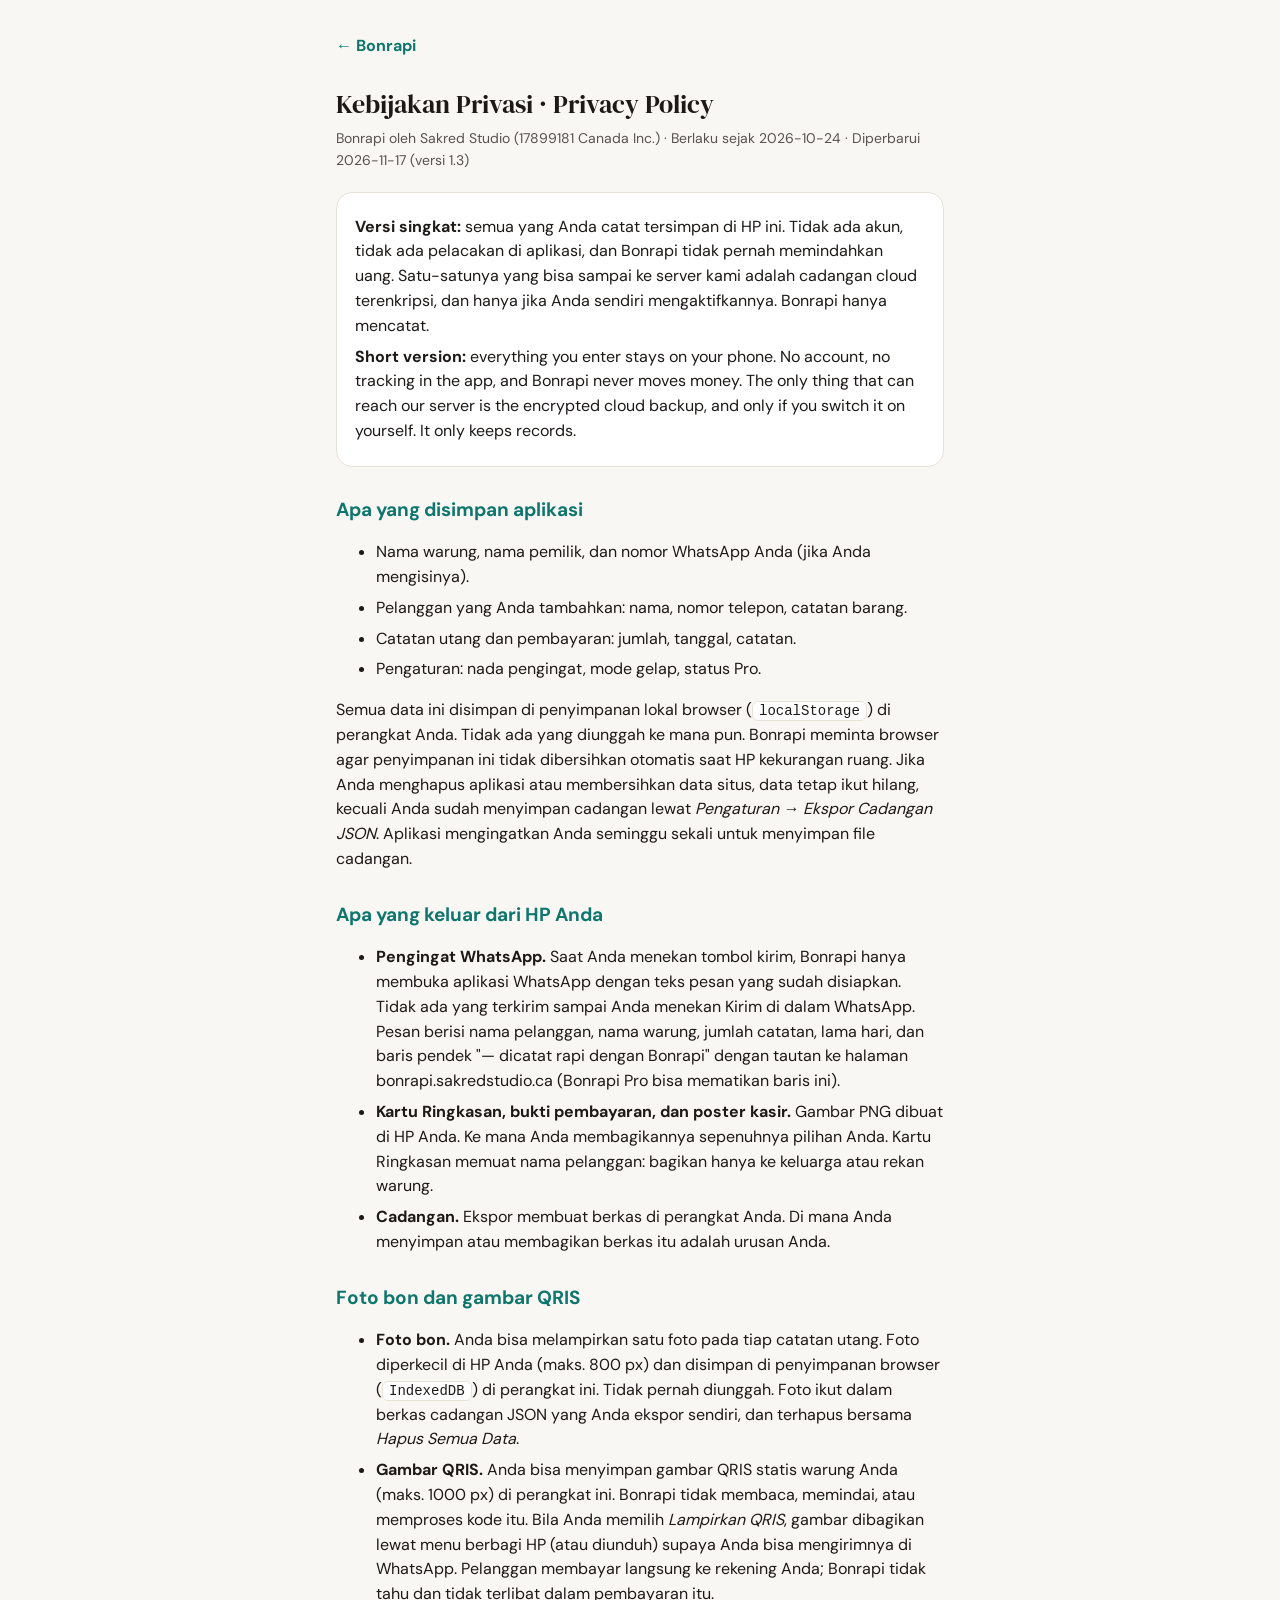
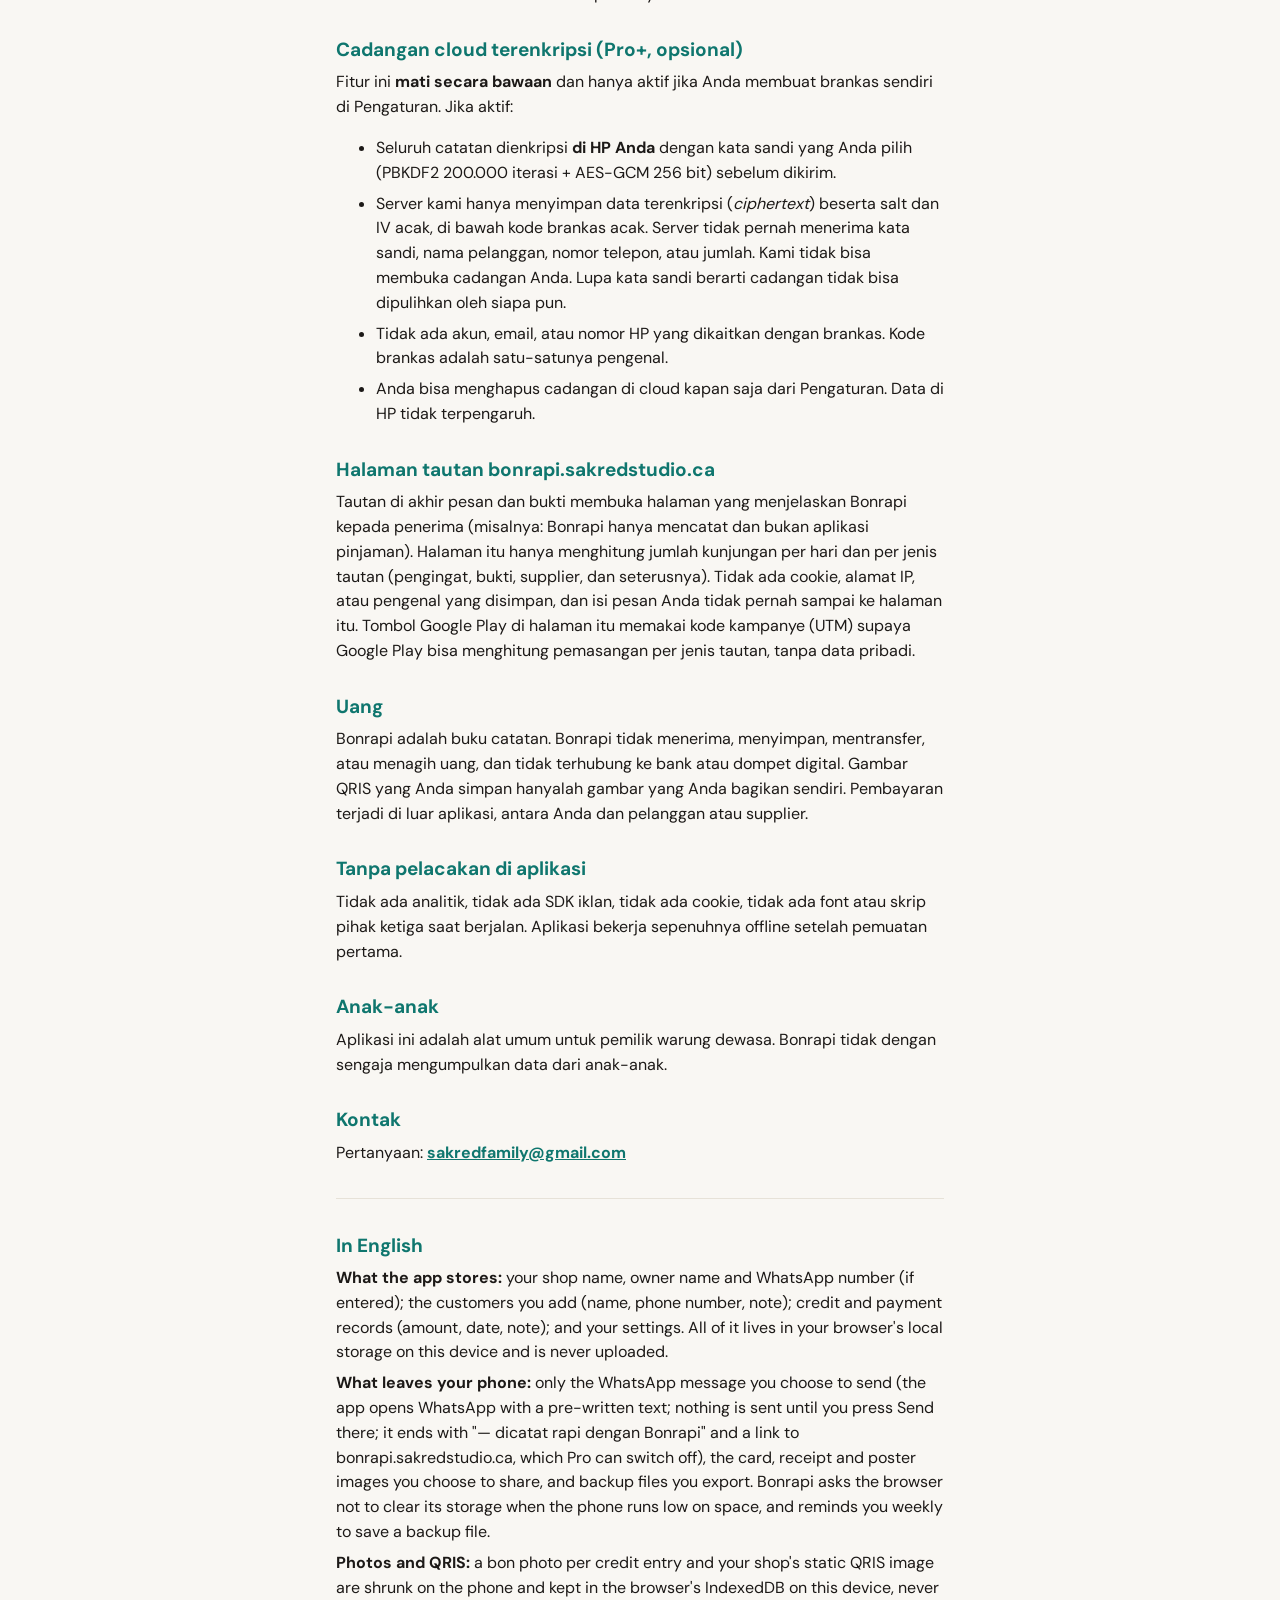
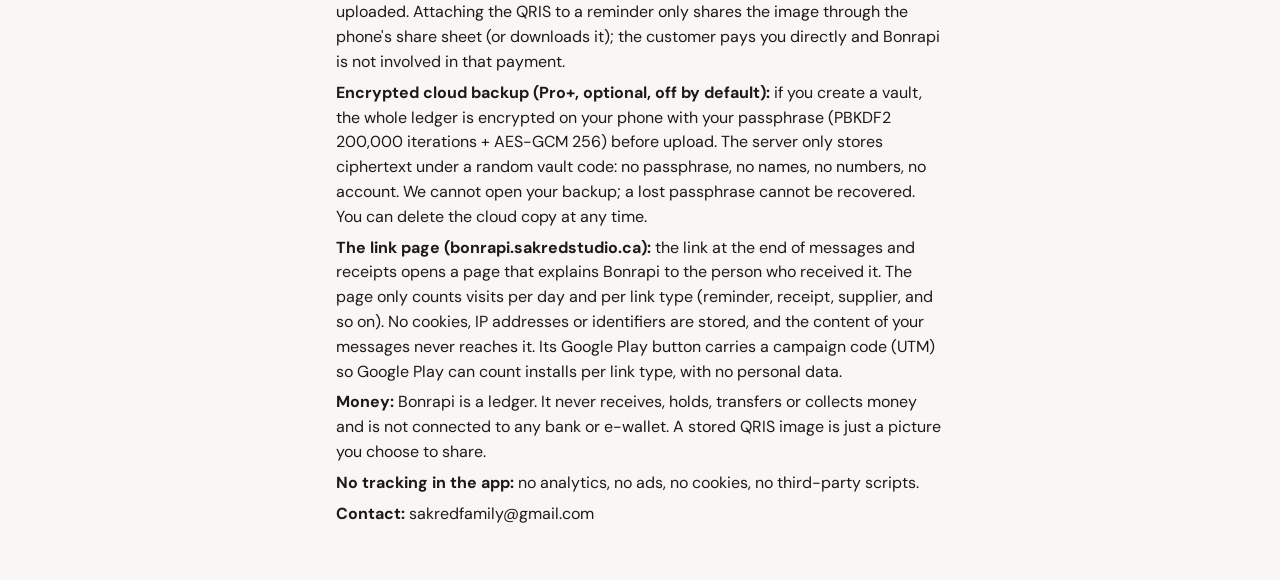
==== commit 6f90a4e4: "Bonrapi 1.3: every message brings a warung - Link page Worker (projects/kilat/link, bonrapi.sakredst" ====
--- a/privacy.html
+++ b/privacy.html
@@ -28,11 +28,11 @@
     <a class="back" href="./">← Bonrapi</a>
 
     <h1>Kebijakan Privasi · Privacy Policy</h1>
-    <div class="meta">Bonrapi oleh Sakred Studio · Berlaku sejak 2026-10-24</div>
+    <div class="meta">Bonrapi oleh Sakred Studio (17899181 Canada Inc.) · Berlaku sejak 2026-10-24 · Diperbarui 2026-11-17 (versi 1.3)</div>
 
     <div class="card">
-      <p><strong>Versi singkat:</strong> semua yang Anda catat tersimpan di HP ini. Bonrapi tidak punya server, tidak ada akun, tidak ada pelacakan, dan tidak pernah memindahkan uang. Bonrapi hanya mencatat.</p>
-      <p><strong>Short version:</strong> everything you enter stays on your phone. Bonrapi has no server, no account, no analytics, and never moves money. It only keeps records.</p>
+      <p><strong>Versi singkat:</strong> semua yang Anda catat tersimpan di HP ini. Tidak ada akun, tidak ada pelacakan di aplikasi, dan Bonrapi tidak pernah memindahkan uang. Satu-satunya yang bisa sampai ke server kami adalah cadangan cloud terenkripsi, dan hanya jika Anda sendiri mengaktifkannya. Bonrapi hanya mencatat.</p>
+      <p><strong>Short version:</strong> everything you enter stays on your phone. No account, no tracking in the app, and Bonrapi never moves money. The only thing that can reach our server is the encrypted cloud backup, and only if you switch it on yourself. It only keeps records.</p>
     </div>
 
     <h2>Apa yang disimpan aplikasi</h2>
@@ -42,12 +42,12 @@
       <li>Catatan utang dan pembayaran: jumlah, tanggal, catatan.</li>
       <li>Pengaturan: nada pengingat, mode gelap, status Pro.</li>
     </ul>
-    <p>Semua data ini disimpan di penyimpanan lokal browser (<code>localStorage</code>) di perangkat Anda. Tidak ada yang diunggah ke mana pun. Jika Anda menghapus aplikasi atau membersihkan data situs, data ikut hilang, kecuali Anda sudah menyimpan cadangan lewat <em>Pengaturan → Ekspor Cadangan JSON</em>.</p>
+    <p>Semua data ini disimpan di penyimpanan lokal browser (<code>localStorage</code>) di perangkat Anda. Tidak ada yang diunggah ke mana pun. Bonrapi meminta browser agar penyimpanan ini tidak dibersihkan otomatis saat HP kekurangan ruang. Jika Anda menghapus aplikasi atau membersihkan data situs, data tetap ikut hilang, kecuali Anda sudah menyimpan cadangan lewat <em>Pengaturan → Ekspor Cadangan JSON</em>. Aplikasi mengingatkan Anda seminggu sekali untuk menyimpan file cadangan.</p>
 
     <h2>Apa yang keluar dari HP Anda</h2>
     <ul>
-      <li><strong>Pengingat WhatsApp.</strong> Saat Anda menekan tombol kirim, Bonrapi hanya membuka aplikasi WhatsApp dengan teks pesan yang sudah disiapkan. Tidak ada yang terkirim sampai Anda menekan Kirim di dalam WhatsApp. Pesan berisi nama pelanggan, nama warung, jumlah catatan, lama hari, dan baris pendek "— Bonrapi" dengan tautan aplikasi.</li>
-      <li><strong>Kartu Ringkasan.</strong> Gambar PNG dibuat di HP Anda. Ke mana Anda membagikannya sepenuhnya pilihan Anda.</li>
+      <li><strong>Pengingat WhatsApp.</strong> Saat Anda menekan tombol kirim, Bonrapi hanya membuka aplikasi WhatsApp dengan teks pesan yang sudah disiapkan. Tidak ada yang terkirim sampai Anda menekan Kirim di dalam WhatsApp. Pesan berisi nama pelanggan, nama warung, jumlah catatan, lama hari, dan baris pendek "— dicatat rapi dengan Bonrapi" dengan tautan ke halaman bonrapi.sakredstudio.ca (Bonrapi Pro bisa mematikan baris ini).</li>
+      <li><strong>Kartu Ringkasan, bukti pembayaran, dan poster kasir.</strong> Gambar PNG dibuat di HP Anda. Ke mana Anda membagikannya sepenuhnya pilihan Anda. Kartu Ringkasan memuat nama pelanggan: bagikan hanya ke keluarga atau rekan warung.</li>
       <li><strong>Cadangan.</strong> Ekspor membuat berkas di perangkat Anda. Di mana Anda menyimpan atau membagikan berkas itu adalah urusan Anda.</li>
     </ul>
 
@@ -64,13 +64,15 @@
       <li>Server kami hanya menyimpan data terenkripsi (<em>ciphertext</em>) beserta salt dan IV acak, di bawah kode brankas acak. Server tidak pernah menerima kata sandi, nama pelanggan, nomor telepon, atau jumlah. Kami tidak bisa membuka cadangan Anda. Lupa kata sandi berarti cadangan tidak bisa dipulihkan oleh siapa pun.</li>
       <li>Tidak ada akun, email, atau nomor HP yang dikaitkan dengan brankas. Kode brankas adalah satu-satunya pengenal.</li>
       <li>Anda bisa menghapus cadangan di cloud kapan saja dari Pengaturan. Data di HP tidak terpengaruh.</li>
-      <li>Di rilis ini server cadangan belum diaktifkan; aplikasi menampilkan <em>"Belum tersedia"</em>.</li>
     </ul>
+
+    <h2>Halaman tautan bonrapi.sakredstudio.ca</h2>
+    <p>Tautan di akhir pesan dan bukti membuka halaman yang menjelaskan Bonrapi kepada penerima (misalnya: Bonrapi hanya mencatat dan bukan aplikasi pinjaman). Halaman itu hanya menghitung jumlah kunjungan per hari dan per jenis tautan (pengingat, bukti, supplier, dan seterusnya). Tidak ada cookie, alamat IP, atau pengenal yang disimpan, dan isi pesan Anda tidak pernah sampai ke halaman itu. Tombol Google Play di halaman itu memakai kode kampanye (UTM) supaya Google Play bisa menghitung pemasangan per jenis tautan, tanpa data pribadi.</p>
 
     <h2>Uang</h2>
     <p>Bonrapi adalah buku catatan. Bonrapi tidak menerima, menyimpan, mentransfer, atau menagih uang, dan tidak terhubung ke bank atau dompet digital. Gambar QRIS yang Anda simpan hanyalah gambar yang Anda bagikan sendiri. Pembayaran terjadi di luar aplikasi, antara Anda dan pelanggan atau supplier.</p>
 
-    <h2>Tanpa pelacakan</h2>
+    <h2>Tanpa pelacakan di aplikasi</h2>
     <p>Tidak ada analitik, tidak ada SDK iklan, tidak ada cookie, tidak ada font atau skrip pihak ketiga saat berjalan. Aplikasi bekerja sepenuhnya offline setelah pemuatan pertama.</p>
 
     <h2>Anak-anak</h2>
@@ -83,11 +85,12 @@
 
     <h2>In English</h2>
     <p><strong>What the app stores:</strong> your shop name, owner name and WhatsApp number (if entered); the customers you add (name, phone number, note); credit and payment records (amount, date, note); and your settings. All of it lives in your browser's local storage on this device and is never uploaded.</p>
-    <p><strong>What leaves your phone:</strong> only the WhatsApp message you choose to send (the app opens WhatsApp with a pre-written text; nothing is sent until you press Send there), the summary card image you choose to share, and backup files you export.</p>
+    <p><strong>What leaves your phone:</strong> only the WhatsApp message you choose to send (the app opens WhatsApp with a pre-written text; nothing is sent until you press Send there; it ends with "— dicatat rapi dengan Bonrapi" and a link to bonrapi.sakredstudio.ca, which Pro can switch off), the card, receipt and poster images you choose to share, and backup files you export. Bonrapi asks the browser not to clear its storage when the phone runs low on space, and reminds you weekly to save a backup file.</p>
     <p><strong>Photos and QRIS:</strong> a bon photo per credit entry and your shop's static QRIS image are shrunk on the phone and kept in the browser's IndexedDB on this device, never uploaded. Attaching the QRIS to a reminder only shares the image through the phone's share sheet (or downloads it); the customer pays you directly and Bonrapi is not involved in that payment.</p>
-    <p><strong>Encrypted cloud backup (Pro+, optional, off by default):</strong> if you create a vault, the whole ledger is encrypted on your phone with your passphrase (PBKDF2 200,000 iterations + AES-GCM 256) before upload. The server only stores ciphertext under a random vault code: no passphrase, no names, no numbers, no account. We cannot open your backup; a lost passphrase cannot be recovered. You can delete the cloud copy at any time. In this release the backup server is not enabled yet and the app shows "Not available yet".</p>
+    <p><strong>Encrypted cloud backup (Pro+, optional, off by default):</strong> if you create a vault, the whole ledger is encrypted on your phone with your passphrase (PBKDF2 200,000 iterations + AES-GCM 256) before upload. The server only stores ciphertext under a random vault code: no passphrase, no names, no numbers, no account. We cannot open your backup; a lost passphrase cannot be recovered. You can delete the cloud copy at any time.</p>
+    <p><strong>The link page (bonrapi.sakredstudio.ca):</strong> the link at the end of messages and receipts opens a page that explains Bonrapi to the person who received it. The page only counts visits per day and per link type (reminder, receipt, supplier, and so on). No cookies, IP addresses or identifiers are stored, and the content of your messages never reaches it. Its Google Play button carries a campaign code (UTM) so Google Play can count installs per link type, with no personal data.</p>
     <p><strong>Money:</strong> Bonrapi is a ledger. It never receives, holds, transfers or collects money and is not connected to any bank or e-wallet. A stored QRIS image is just a picture you choose to share.</p>
-    <p><strong>No tracking:</strong> no analytics, no ads, no cookies, no third-party scripts.</p>
+    <p><strong>No tracking in the app:</strong> no analytics, no ads, no cookies, no third-party scripts.</p>
     <p><strong>Contact:</strong> sakredfamily@gmail.com</p>
   </main>
 </body>
